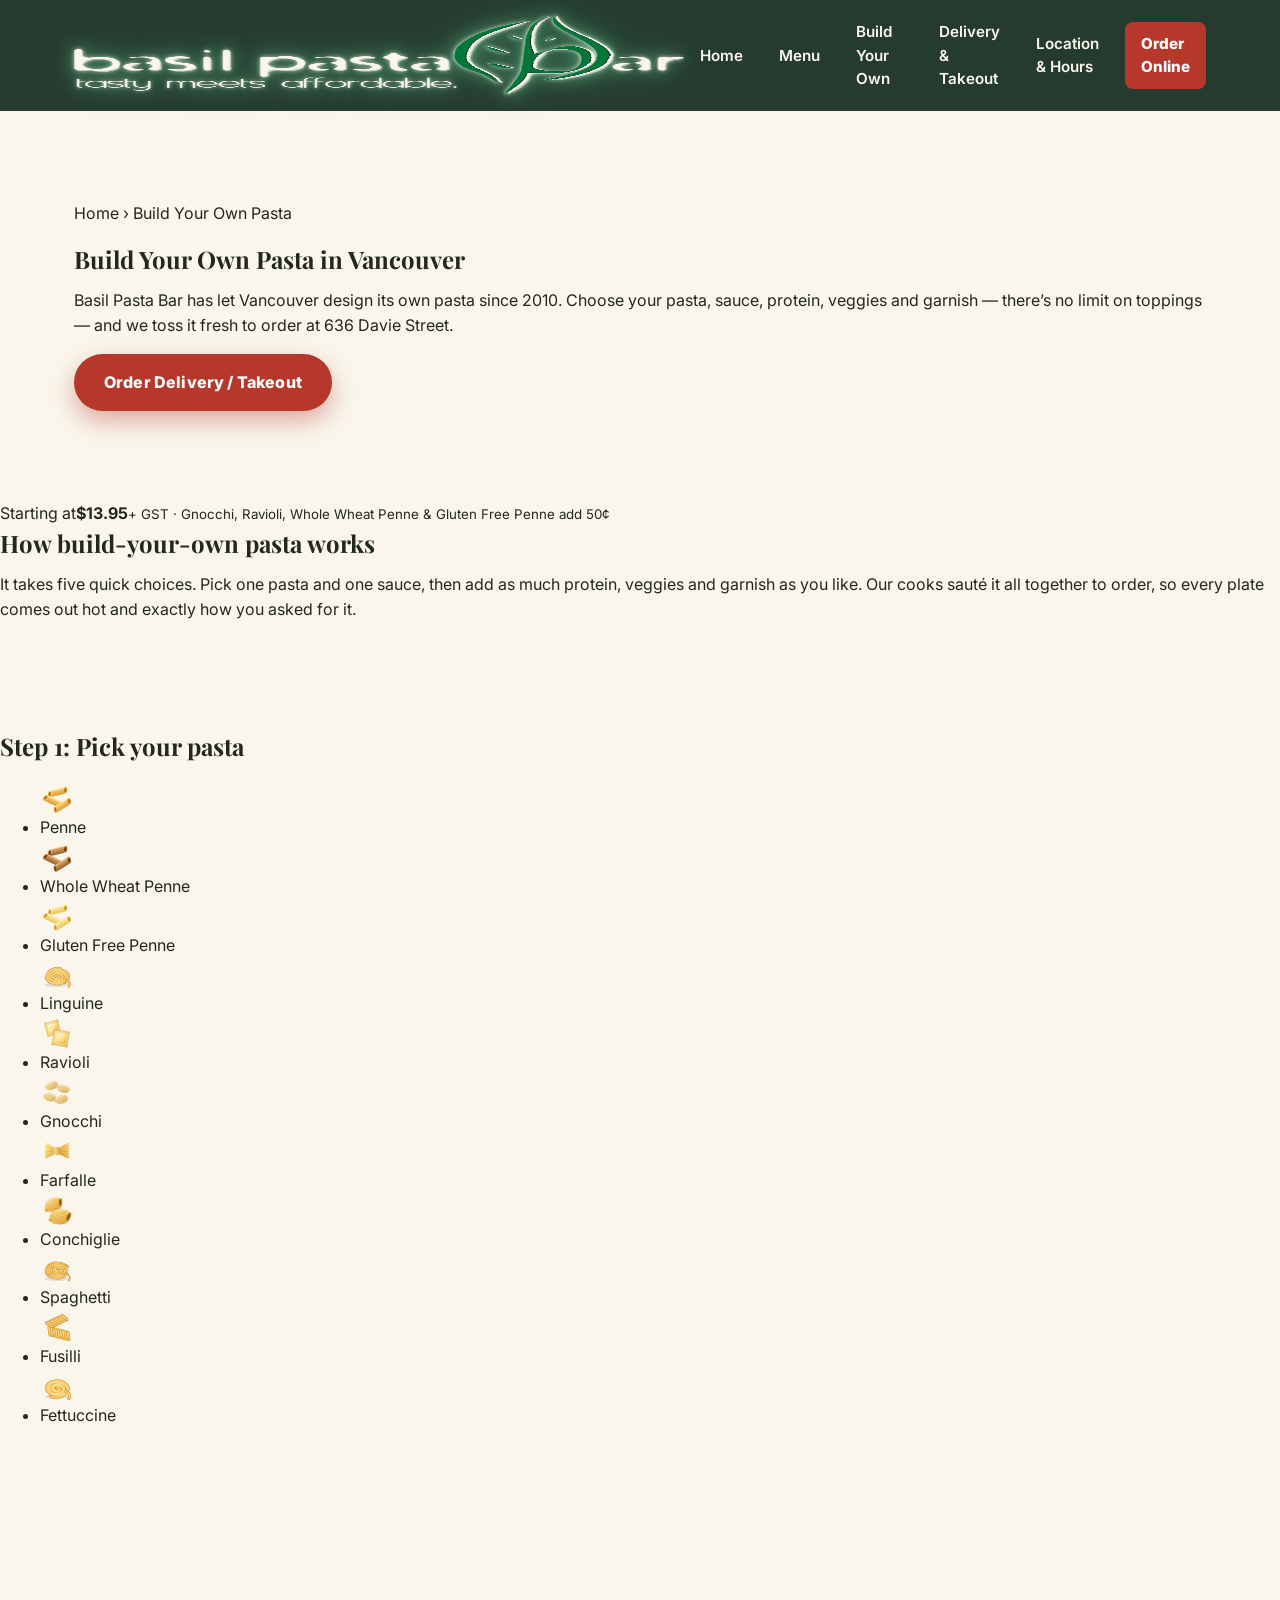
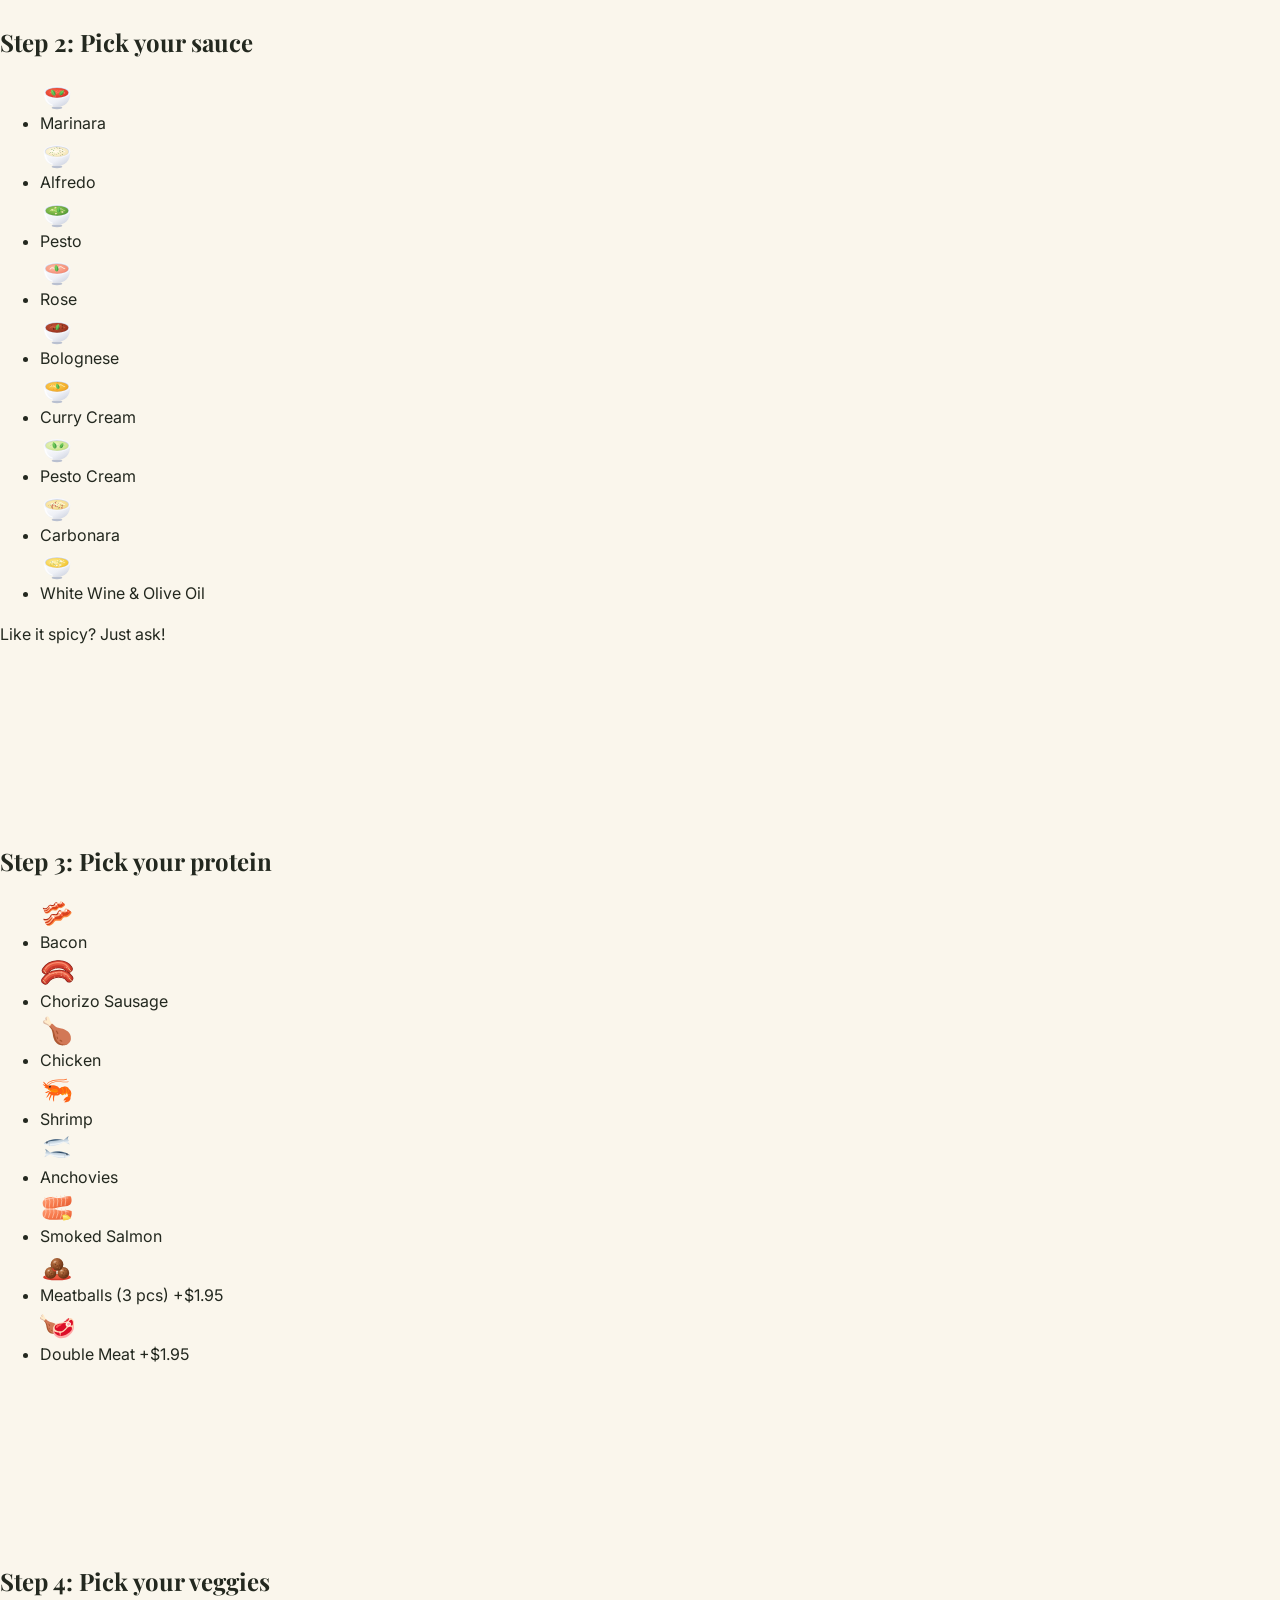
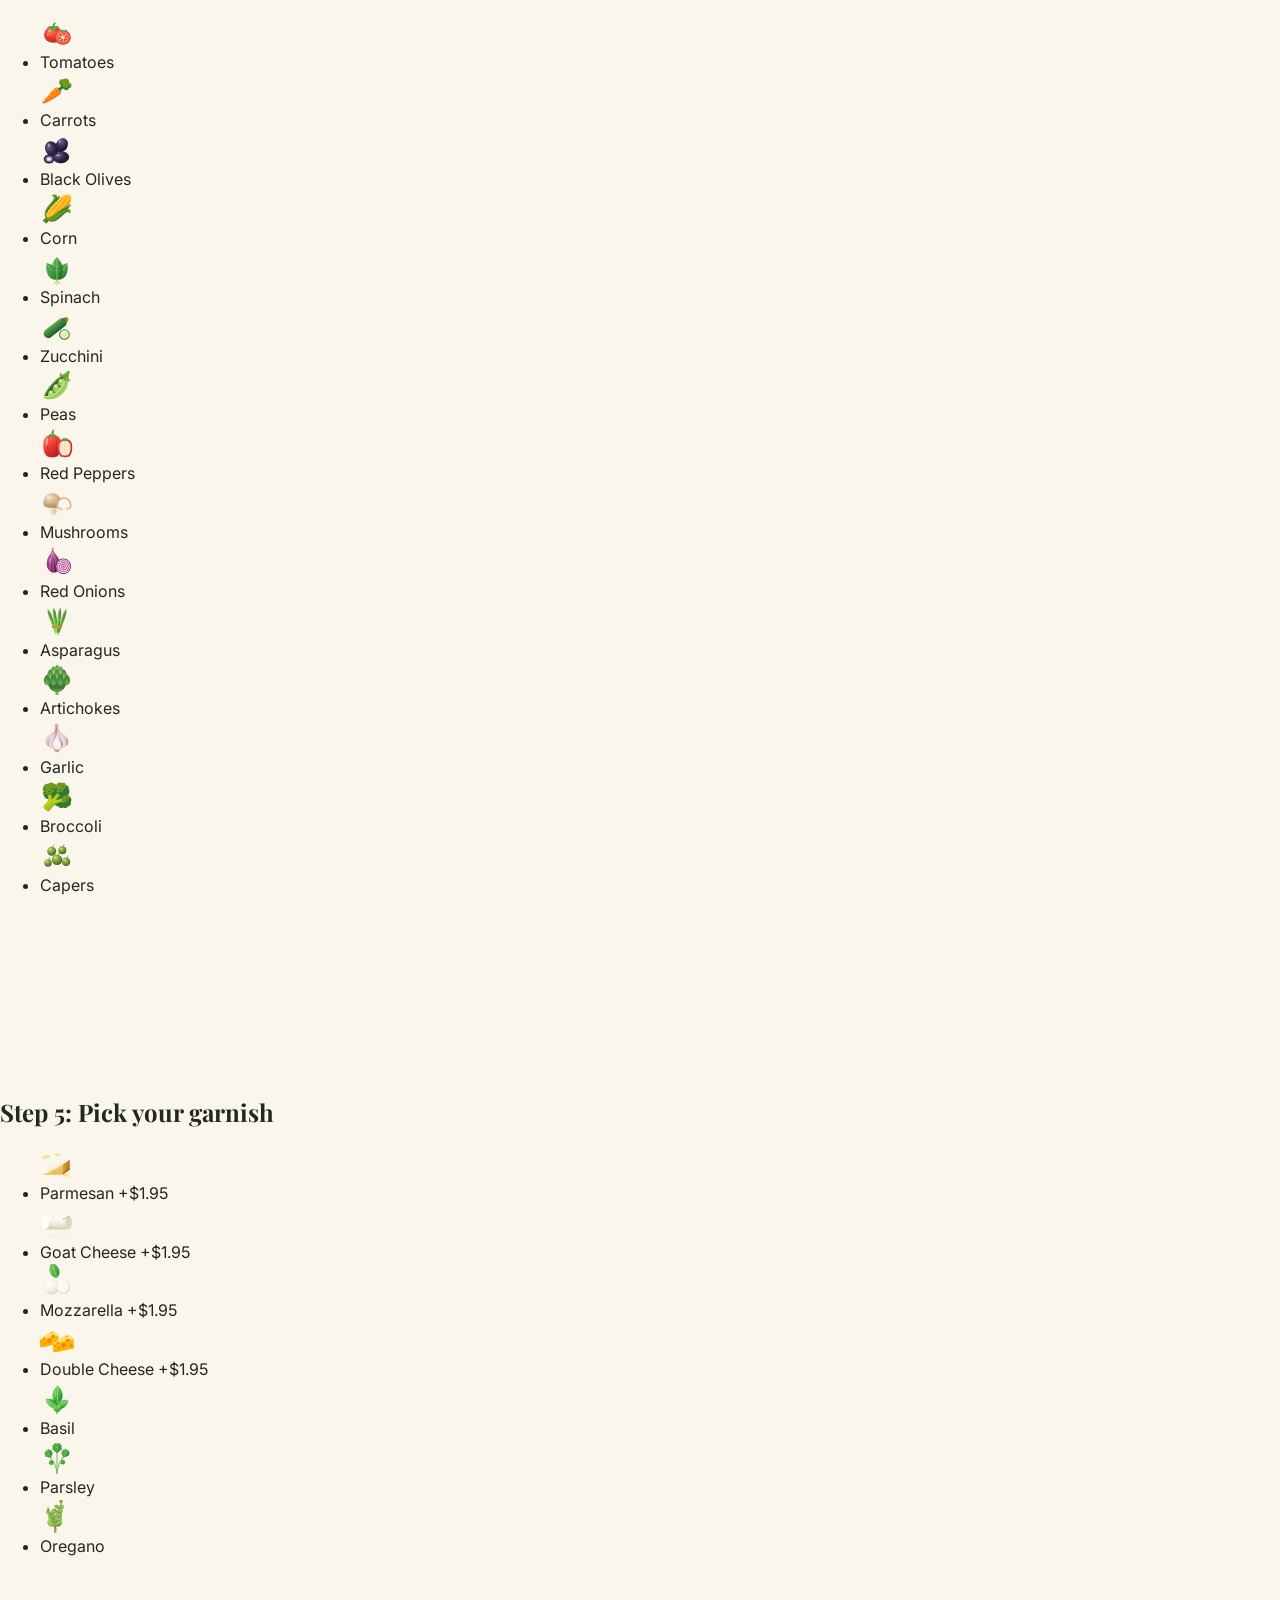
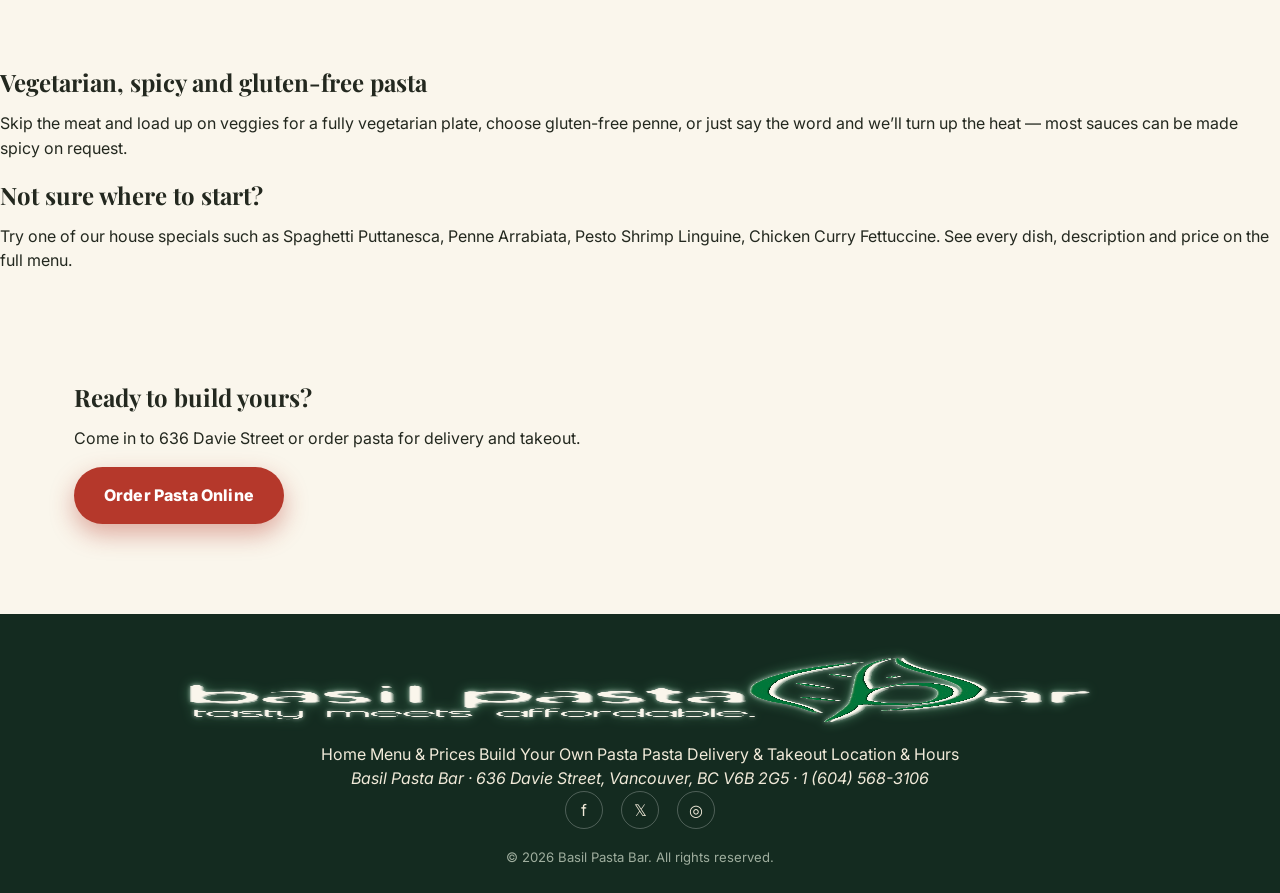
==== build-your-own-pasta/index.html @ 510b289e "SEO: update build-your-own-pasta/index.html" ====
<!DOCTYPE html>
<html lang="en-CA">
<head>
<meta charset="UTF-8">
<meta name="viewport" content="width=device-width, initial-scale=1.0">
<title>Build Your Own Pasta in Vancouver | Basil Pasta Bar</title>
<meta name="description" content="Design your own pasta at Basil Pasta Bar in Vancouver: pick pasta, sauce, protein, veggies and garnish with no limit on toppings. From $13.95.">
<link rel="canonical" href="https://basilpastabar.com/build-your-own-pasta/">
<meta name="robots" content="index,follow,max-image-preview:large,max-snippet:-1,max-video-preview:-1">
<meta name="theme-color" content="#142b20">
<meta property="og:type" content="website">
<meta property="og:site_name" content="Basil Pasta Bar">
<meta property="og:locale" content="en_CA">
<meta property="og:title" content="Build Your Own Pasta in Vancouver | Basil Pasta Bar">
<meta property="og:description" content="Design your own pasta at Basil Pasta Bar in Vancouver: pick pasta, sauce, protein, veggies and garnish with no limit on toppings. From $13.95.">
<meta property="og:url" content="https://basilpastabar.com/build-your-own-pasta/">
<meta property="og:image" content="https://basilpastabar.com/images/og-image.jpg">
<meta property="og:image:width" content="1200">
<meta property="og:image:height" content="630">
<meta property="og:image:alt" content="Basil Pasta Bar — build-your-own pasta on Davie Street, Vancouver">
<meta name="twitter:card" content="summary_large_image">
<meta name="twitter:title" content="Build Your Own Pasta in Vancouver | Basil Pasta Bar">
<meta name="twitter:description" content="Design your own pasta at Basil Pasta Bar in Vancouver: pick pasta, sauce, protein, veggies and garnish with no limit on toppings. From $13.95.">
<meta name="twitter:image" content="https://basilpastabar.com/images/og-image.jpg">
<meta name="geo.region" content="CA-BC">
<meta name="geo.placename" content="Vancouver">
<meta name="geo.position" content="49.2767875;-123.1258792">
<meta name="ICBM" content="49.2767875, -123.1258792">
<link rel="icon" href="/images/favicon.png" type="image/png">
<link rel="icon" href="/images/favicon-48.png" type="image/png" sizes="48x48">
<link rel="apple-touch-icon" href="/images/apple-touch-icon.png">
<link rel="manifest" href="/site.webmanifest">
<script type="application/ld+json">{"@context":"https://schema.org","@graph":[{"@id":"https://basilpastabar.com/#restaurant","@type":"Restaurant","name":"Basil Pasta Bar","url":"https://basilpastabar.com/"},{"@type":"BreadcrumbList","itemListElement":[{"@type":"ListItem","position":1,"name":"Home","item":"https://basilpastabar.com/"},{"@type":"ListItem","position":2,"name":"Build Your Own Pasta","item":"https://basilpastabar.com/build-your-own-pasta/"}]}]}</script>
<link rel="preconnect" href="https://fonts.googleapis.com">
<link rel="preconnect" href="https://fonts.gstatic.com" crossorigin>
<link href="https://fonts.googleapis.com/css2?family=Playfair+Display:wght@600;700;800&family=Caveat:wght@600;700&family=Baloo+Da+2:wght@500;600&family=Inter:wght@400;500;600;700;800&display=swap" rel="stylesheet">
<link rel="stylesheet" href="/css/style.css">
</head>
<body class="">
<header class="site-header" id="site-header">
  <div class="nav-wrap">
    <a href="/" class="brand"><img src="/images/logo-full.png" alt="Basil Pasta Bar — pasta restaurant in Vancouver" width="900" height="355"></a>
    <nav class="nav-links" id="nav-links" aria-label="Main">
      <a href="/">Home</a>
      <a href="/menu/">Menu</a>
      <a href="/build-your-own-pasta/">Build Your Own</a>
      <a href="/order-online/">Delivery &amp; Takeout</a>
      <a href="/#location">Location &amp; Hours</a>
      <a href="/order-online/" class="btn-order">Order Online</a>
    </nav>
    <button class="nav-toggle" id="nav-toggle" aria-label="Toggle menu"><span></span><span></span><span></span></button>
  </div>
</header>
<main>
<section class="page-hero">
  <div class="container">
    <p class="crumbs"><a href="/">Home</a> › Build Your Own Pasta</p>
    <h1>Build Your Own Pasta in Vancouver</h1>
    <p class="lead">Basil Pasta Bar has let Vancouver design its own pasta since 2010. Choose your pasta, sauce, protein, veggies and garnish — there’s no limit on toppings — and we toss it fresh to order at 636 Davie Street.</p>
    <a href="/order-online/" class="btn btn-primary">Order Delivery / Takeout</a>
  </div>
</section>
<div class="prose">
  <div class="price-callout"><span>Starting at</span><strong>$13.95</strong><small>+ GST · Gnocchi, Ravioli, Whole Wheat Penne &amp; Gluten Free Penne add 50¢</small></div>
  <h2>How build-your-own pasta works</h2>
  <p>It takes five quick choices. Pick one pasta and one sauce, then add as much protein, veggies and garnish as you like. Our cooks sauté it all together to order, so every plate comes out hot and exactly how you asked for it.</p>
    <section class="byo-page-step">
      <h2>Step 1: Pick your pasta</h2>
      <ul class="chip-grid"><li class="chip"><img src="/images/ingredients/penne.svg" alt="" width="34" height="34" loading="lazy"><span>Penne</span></li><li class="chip"><img src="/images/ingredients/penne-ww.svg" alt="" width="34" height="34" loading="lazy"><span>Whole Wheat Penne</span></li><li class="chip"><img src="/images/ingredients/penne-gf.svg" alt="" width="34" height="34" loading="lazy"><span>Gluten Free Penne</span></li><li class="chip"><img src="/images/ingredients/linguine.svg" alt="" width="34" height="34" loading="lazy"><span>Linguine</span></li><li class="chip"><img src="/images/ingredients/ravioli.svg" alt="" width="34" height="34" loading="lazy"><span>Ravioli</span></li><li class="chip"><img src="/images/ingredients/gnocchi.svg" alt="" width="34" height="34" loading="lazy"><span>Gnocchi</span></li><li class="chip"><img src="/images/ingredients/farfalle.svg" alt="" width="34" height="34" loading="lazy"><span>Farfalle</span></li><li class="chip"><img src="/images/ingredients/conchiglie.svg" alt="" width="34" height="34" loading="lazy"><span>Conchiglie</span></li><li class="chip"><img src="/images/ingredients/spaghetti.svg" alt="" width="34" height="34" loading="lazy"><span>Spaghetti</span></li><li class="chip"><img src="/images/ingredients/fusilli.svg" alt="" width="34" height="34" loading="lazy"><span>Fusilli</span></li><li class="chip"><img src="/images/ingredients/fettuccine.svg" alt="" width="34" height="34" loading="lazy"><span>Fettuccine</span></li></ul>
      
    </section>
    <section class="byo-page-step">
      <h2>Step 2: Pick your sauce</h2>
      <ul class="chip-grid"><li class="chip"><img src="/images/ingredients/marinara.svg" alt="" width="34" height="34" loading="lazy"><span>Marinara</span></li><li class="chip"><img src="/images/ingredients/alfredo.svg" alt="" width="34" height="34" loading="lazy"><span>Alfredo</span></li><li class="chip"><img src="/images/ingredients/pesto.svg" alt="" width="34" height="34" loading="lazy"><span>Pesto</span></li><li class="chip"><img src="/images/ingredients/rose.svg" alt="" width="34" height="34" loading="lazy"><span>Rose</span></li><li class="chip"><img src="/images/ingredients/bolognese.svg" alt="" width="34" height="34" loading="lazy"><span>Bolognese</span></li><li class="chip"><img src="/images/ingredients/currycream.svg" alt="" width="34" height="34" loading="lazy"><span>Curry Cream</span></li><li class="chip"><img src="/images/ingredients/pestocream.svg" alt="" width="34" height="34" loading="lazy"><span>Pesto Cream</span></li><li class="chip"><img src="/images/ingredients/carbonara.svg" alt="" width="34" height="34" loading="lazy"><span>Carbonara</span></li><li class="chip"><img src="/images/ingredients/whitewineoliveoil.svg" alt="" width="34" height="34" loading="lazy"><span>White Wine &amp; Olive Oil</span></li></ul>
      <p class="step-note">Like it spicy? Just ask!</p>
    </section>
    <section class="byo-page-step">
      <h2>Step 3: Pick your protein</h2>
      <ul class="chip-grid"><li class="chip"><img src="/images/ingredients/bacon.svg" alt="" width="34" height="34" loading="lazy"><span>Bacon</span></li><li class="chip"><img src="/images/ingredients/chorizo.svg" alt="" width="34" height="34" loading="lazy"><span>Chorizo Sausage</span></li><li class="chip"><img src="/images/ingredients/chicken.svg" alt="" width="34" height="34" loading="lazy"><span>Chicken</span></li><li class="chip"><img src="/images/ingredients/shrimp.svg" alt="" width="34" height="34" loading="lazy"><span>Shrimp</span></li><li class="chip"><img src="/images/ingredients/anchovies.svg" alt="" width="34" height="34" loading="lazy"><span>Anchovies</span></li><li class="chip"><img src="/images/ingredients/smokedsalmon.svg" alt="" width="34" height="34" loading="lazy"><span>Smoked Salmon</span></li><li class="chip"><img src="/images/ingredients/meatballs.svg" alt="" width="34" height="34" loading="lazy"><span>Meatballs (3 pcs) +$1.95</span></li><li class="chip"><img src="/images/ingredients/doublemeat.svg" alt="" width="34" height="34" loading="lazy"><span>Double Meat +$1.95</span></li></ul>
      
    </section>
    <section class="byo-page-step">
      <h2>Step 4: Pick your veggies</h2>
      <ul class="chip-grid"><li class="chip"><img src="/images/ingredients/tomatoes.svg" alt="" width="34" height="34" loading="lazy"><span>Tomatoes</span></li><li class="chip"><img src="/images/ingredients/carrots.svg" alt="" width="34" height="34" loading="lazy"><span>Carrots</span></li><li class="chip"><img src="/images/ingredients/blackolives.svg" alt="" width="34" height="34" loading="lazy"><span>Black Olives</span></li><li class="chip"><img src="/images/ingredients/corn.svg" alt="" width="34" height="34" loading="lazy"><span>Corn</span></li><li class="chip"><img src="/images/ingredients/spinach.svg" alt="" width="34" height="34" loading="lazy"><span>Spinach</span></li><li class="chip"><img src="/images/ingredients/zucchini.svg" alt="" width="34" height="34" loading="lazy"><span>Zucchini</span></li><li class="chip"><img src="/images/ingredients/peas.svg" alt="" width="34" height="34" loading="lazy"><span>Peas</span></li><li class="chip"><img src="/images/ingredients/redpeppers.svg" alt="" width="34" height="34" loading="lazy"><span>Red Peppers</span></li><li class="chip"><img src="/images/ingredients/mushrooms.svg" alt="" width="34" height="34" loading="lazy"><span>Mushrooms</span></li><li class="chip"><img src="/images/ingredients/redonions.svg" alt="" width="34" height="34" loading="lazy"><span>Red Onions</span></li><li class="chip"><img src="/images/ingredients/asparagus.svg" alt="" width="34" height="34" loading="lazy"><span>Asparagus</span></li><li class="chip"><img src="/images/ingredients/artichokes.svg" alt="" width="34" height="34" loading="lazy"><span>Artichokes</span></li><li class="chip"><img src="/images/ingredients/garlic.svg" alt="" width="34" height="34" loading="lazy"><span>Garlic</span></li><li class="chip"><img src="/images/ingredients/broccoli.svg" alt="" width="34" height="34" loading="lazy"><span>Broccoli</span></li><li class="chip"><img src="/images/ingredients/capers.svg" alt="" width="34" height="34" loading="lazy"><span>Capers</span></li></ul>
      
    </section>
    <section class="byo-page-step">
      <h2>Step 5: Pick your garnish</h2>
      <ul class="chip-grid"><li class="chip"><img src="/images/ingredients/parmesan.svg" alt="" width="34" height="34" loading="lazy"><span>Parmesan +$1.95</span></li><li class="chip"><img src="/images/ingredients/goatcheese.svg" alt="" width="34" height="34" loading="lazy"><span>Goat Cheese +$1.95</span></li><li class="chip"><img src="/images/ingredients/mozzarella.svg" alt="" width="34" height="34" loading="lazy"><span>Mozzarella +$1.95</span></li><li class="chip"><img src="/images/ingredients/doublecheese.svg" alt="" width="34" height="34" loading="lazy"><span>Double Cheese +$1.95</span></li><li class="chip"><img src="/images/ingredients/basil.svg" alt="" width="34" height="34" loading="lazy"><span>Basil</span></li><li class="chip"><img src="/images/ingredients/parsley.svg" alt="" width="34" height="34" loading="lazy"><span>Parsley</span></li><li class="chip"><img src="/images/ingredients/oregano.svg" alt="" width="34" height="34" loading="lazy"><span>Oregano</span></li></ul>
      
    </section>
  <h2>Vegetarian, spicy and gluten-free pasta</h2>
  <p>Skip the meat and load up on veggies for a fully vegetarian plate, choose gluten-free penne, or just say the word and we’ll turn up the heat — most sauces can be made spicy on request.</p>
  <h2>Not sure where to start?</h2>
  <p>Try one of our house specials such as Spaghetti Puttanesca, Penne Arrabiata, Pesto Shrimp Linguine, Chicken Curry Fettuccine. See every dish, description and price on the <a href="/menu/">full menu</a>.</p>
</div>
<section class="cta-band">
  <div class="container">
    <h2>Ready to build yours?</h2>
    <p>Come in to 636 Davie Street or order pasta for delivery and takeout.</p>
    <a href="/order-online/" class="btn btn-primary">Order Pasta Online</a>
  </div>
</section>
</main>
<footer class="site-footer">
  <div class="container">
    <img src="/images/logo-full.png" alt="Basil Pasta Bar" class="footer-logo" width="900" height="355" loading="lazy">
    <nav class="footer-nav" aria-label="Footer">
      <a href="/">Home</a> <a href="/menu/">Menu &amp; Prices</a> <a href="/build-your-own-pasta/">Build Your Own Pasta</a> <a href="/order-online/">Pasta Delivery &amp; Takeout</a> <a href="/#location">Location &amp; Hours</a>
    </nav>
    <address class="footer-address">Basil Pasta Bar · 636 Davie Street, Vancouver, BC V6B 2G5 · <a href="tel:+16045683106">1 (604) 568-3106</a></address>
    <div class="footer-social">
      <a href="https://www.facebook.com/BasilPastaBar" target="_blank" rel="noopener" aria-label="Basil Pasta Bar on Facebook">f</a>
      <a href="https://twitter.com/basilpastabar" target="_blank" rel="noopener" aria-label="Basil Pasta Bar on X (Twitter)">𝕏</a>
      <a href="https://www.instagram.com/basilpastabar/?hl=en" target="_blank" rel="noopener" aria-label="Basil Pasta Bar on Instagram">◎</a>
    </div>
    <div class="footer-fine">&copy; 2026 Basil Pasta Bar. All rights reserved.</div>
  </div>
</footer>
<script src="/js/menu-data.js"></script>
<script src="/js/main.js"></script>
</body>
</html>
---- css/style.css ----
:root {
  --green-dark: #142b20;
  --green: #1f4a35;
  --green-mid: #2c6b4a;
  --red: #b5382b;
  --red-dark: #8f2b21;
  --cream: #faf6ec;
  --cream-2: #f1ead9;
  --gold: #d4a94f;
  --ink: #23281f;
  --white: #ffffff;
  --radius: 14px;
  --shadow: 0 14px 34px rgba(20, 43, 32, 0.16);
  --font-display: "Playfair Display", Georgia, serif;
  --font-body: "Inter", -apple-system, BlinkMacSystemFont, "Segoe UI", sans-serif;
  --font-script: "Caveat", cursive;
}

* { box-sizing: border-box; }
html { scroll-behavior: smooth; }

/* ---------- Intro splash ---------- */
.splash {
  position: fixed;
  inset: 0;
  z-index: 9999;
  background: radial-gradient(circle at 50% 45%, #0f2019 0%, #0a1510 70%, #060c09 100%);
  display: flex;
  flex-direction: column;
  align-items: center;
  justify-content: center;
  gap: 6px;
  transition: opacity .5s ease, visibility .5s ease;
}
.splash.splash-hide { opacity: 0; visibility: hidden; pointer-events: none; }
.splash-title {
  font-family: 'Baloo Da 2', var(--font-body);
  font-weight: 500;
  font-size: clamp(2.4rem, 7.5vw, 4rem);
  color: #eafff2;
  margin: 0;
  letter-spacing: .01em;
  display: flex;
  align-items: center;
  justify-content: center;
  opacity: 0;
  animation: neonFlicker 1.1s linear .3s forwards;
}
.splash-word { text-shadow: 0 0 4px #fff, 0 0 14px #6df0a4, 0 0 30px #2ecc71, 0 0 54px rgba(46,204,113,.55); }
.splash-leaf {
  height: 1.28em;
  width: auto;
  object-fit: contain;
  transform: translateY(0.04em);
  filter: drop-shadow(0 0 8px rgba(120,230,160,.85)) drop-shadow(0 0 20px rgba(46,204,113,.55));
}
@keyframes neonFlicker {
  0%   { opacity: 0; }
  8%   { opacity: 1; }
  14%  { opacity: .2; }
  22%  { opacity: 1; }
  28%  { opacity: .15; }
  38%  { opacity: 1; }
  100% { opacity: 1; }
}
.splash-subtitle {
  font-family: 'Baloo Da 2', var(--font-body);
  font-weight: 500;
  font-size: 1rem;
  letter-spacing: .35em;
  text-transform: uppercase;
  color: var(--gold);
  margin: 14px 0 0;
  opacity: 0;
  animation: splashSubtitleIn .6s ease 1.55s forwards;
}
@keyframes splashSubtitleIn {
  from { opacity: 0; transform: translateY(10px); }
  to   { opacity: 1; transform: translateY(0); }
}
@media (prefers-reduced-motion: reduce) {
  .splash-leaf, .splash-title, .splash-subtitle { animation: none; opacity: 1; }
}

body {
  margin: 0;
  font-family: var(--font-body);
  color: var(--ink);
  background: var(--cream);
  line-height: 1.55;
}

img { max-width: 100%; display: block; }
a { color: inherit; text-decoration: none; }
h1, h2, h3, h4 { font-family: var(--font-display); margin: 0 0 .4em; }
p { margin: 0 0 1em; }
.container { max-width: 1180px; margin: 0 auto; padding: 0 24px; }
.container-fluid { max-width: 1400px; margin: 0 auto; padding: 0 24px; }
section { padding: 90px 0; }
.section-label {
  text-transform: uppercase;
  letter-spacing: .18em;
  font-size: .78rem;
  color: var(--red);
  font-weight: 700;
  margin-bottom: 10px;
  display: block;
  text-align: center;
}
.section-title {
  text-align: center;
  font-size: clamp(1.9rem, 3.8vw, 2.8rem);
  color: var(--green-dark);
  margin-bottom: 16px;
}
.section-title.light { color: var(--white); }
.section-intro {
  text-align: center;
  max-width: 640px;
  margin: 0 auto 48px;
  color: #4d564b;
  font-size: 1.05rem;
}
.section-intro.light { color: var(--cream-2); }

.reveal { opacity: 0; transform: translateY(24px); transition: opacity .6s ease, transform .6s ease; }
.reveal.in-view { opacity: 1; transform: none; }

/* ---------- Header ---------- */
.site-header {
  position: sticky;
  top: 0;
  z-index: 100;
  background: rgba(20, 43, 32, 0.92);
  backdrop-filter: saturate(160%) blur(6px);
  transition: background .2s;
}
.site-header.scrolled { background: var(--green-dark); box-shadow: 0 2px 14px rgba(0,0,0,.2); }
.nav-wrap {
  max-width: 1180px;
  margin: 0 auto;
  padding: 10px 24px;
  display: flex;
  align-items: center;
  justify-content: space-between;
}
.brand { display: flex; align-items: center; }
.brand img {
  height: 78px;
  display: block;
  filter:
    drop-shadow(0 0 2px rgba(255,255,255,.7))
    drop-shadow(0 0 8px rgba(120,220,160,.55))
    drop-shadow(0 0 18px rgba(60,190,120,.35));
}
@media (max-width: 520px) {
  .brand img { height: 58px; }
}
.nav-links {
  display: flex;
  gap: 4px;
  align-items: center;
}
.nav-links a {
  color: var(--cream);
  padding: 10px 16px;
  font-weight: 600;
  font-size: .95rem;
  border-radius: 8px;
  transition: background .15s;
}
.nav-links a:hover { background: rgba(255,255,255,.08); }
.nav-links a.btn-order {
  background: var(--red);
  color: var(--white);
  font-weight: 800;
  margin-left: 6px;
}
.nav-links a.btn-order:hover { background: var(--red-dark); }
.nav-toggle {
  display: none;
  flex-direction: column;
  gap: 5px;
  background: none;
  border: none;
  cursor: pointer;
  padding: 6px;
}
.nav-toggle span { width: 24px; height: 2px; background: var(--cream); display: block; }

/* ---------- Hero ---------- */
.hero {
  position: relative;
  min-height: 94vh;
  display: flex;
  align-items: center;
  color: var(--white);
  overflow: hidden;
}
.hero-slides { position: absolute; inset: 0; }
.hero-slide {
  position: absolute; inset: 0;
  background-size: cover;
  background-position: center;
  opacity: 0;
  animation: heroCrossfade 24s infinite;
  transform: scale(1.08);
}
.hero-slide:nth-child(1) { animation-delay: 0s; }
.hero-slide:nth-child(2) { animation-delay: 6s; }
.hero-slide:nth-child(3) { animation-delay: 12s; }
.hero-slide:nth-child(4) { animation-delay: 18s; }
@keyframes heroCrossfade {
  0% { opacity: 0; transform: scale(1.08); }
  4% { opacity: 1; }
  22% { opacity: 1; transform: scale(1.15); }
  28% { opacity: 0; }
  100% { opacity: 0; }
}
.hero-scrim {
  position: absolute; inset: 0;
  background: linear-gradient(180deg, rgba(10,22,16,.55) 0%, rgba(10,22,16,.55) 40%, rgba(8,18,13,.92) 100%);
}
.hero-content { position: relative; z-index: 2; max-width: 680px; }
.hero-script {
  font-family: var(--font-script);
  font-size: 1.7rem;
  color: var(--gold);
  display: block;
  margin-bottom: 6px;
}
.hero-script.light { color: var(--gold); }
.hero h1 {
  font-size: clamp(2.4rem, 5.5vw, 3.7rem);
  line-height: 1.1;
  margin-bottom: 18px;
  text-shadow: 0 3px 20px rgba(0,0,0,.35);
}
.hero p.lead {
  font-size: 1.15rem;
  color: var(--cream-2);
  max-width: 540px;
}
.hero-ctas { display: flex; gap: 14px; margin-top: 28px; flex-wrap: wrap; }
.btn {
  display: inline-flex;
  align-items: center;
  gap: 8px;
  padding: 16px 30px;
  border-radius: 999px;
  font-weight: 800;
  font-size: 1rem;
  letter-spacing: .01em;
  transition: transform .15s, box-shadow .15s, background .15s;
}
.btn-primary { background: var(--red); color: var(--white); box-shadow: 0 10px 24px rgba(181,56,43,.4); }
.btn-primary:hover { background: var(--red-dark); }
.btn-secondary { background: rgba(255,255,255,.1); color: var(--white); border: 1.5px solid rgba(255,255,255,.6); }
.btn-secondary:hover { background: rgba(255,255,255,.2); }
.btn:hover { transform: translateY(-2px); }

.hero-badges { display: flex; gap: 10px; flex-wrap: wrap; margin-top: 34px; }

/* ---------- Twirl badge (smooth vector animation, no video needed) ---------- */
.twirl-badge {
  position: absolute;
  right: 6%;
  bottom: 8%;
  width: 150px;
  height: 150px;
  z-index: 3;
  display: flex;
  align-items: center;
  justify-content: center;
  border-radius: 50%;
  background: rgba(20, 43, 32, 0.55);
  backdrop-filter: blur(2px);
  border: 1px solid rgba(255,255,255,.18);
  box-shadow: 0 12px 30px rgba(0,0,0,.35);
}
.twirl-badge-ring {
  position: absolute;
  inset: 0;
  width: 100%;
  height: 100%;
  animation: twirlRingSpin 16s linear infinite;
  text-transform: uppercase;
}
@keyframes twirlRingSpin {
  from { transform: rotate(0deg); }
  to { transform: rotate(360deg); }
}
.twirl-badge-icon {
  width: 58%;
  height: 58%;
  overflow: visible;
}
.twirl-strand {
  fill: none;
  stroke: var(--gold);
  stroke-width: 5;
  stroke-linecap: round;
  stroke-dasharray: 100;
  animation: twirlWind 2.4s cubic-bezier(.45,0,.55,1) infinite;
  transform-origin: 50px 60px;
}
.twirl-strand-2 { animation-delay: .25s; stroke: #e6c374; }
.twirl-strand-3 { animation-delay: .5s; stroke: var(--gold); opacity: .85; }
@keyframes twirlWind {
  0%   { stroke-dashoffset: 100; opacity: 0; }
  15%  { opacity: 1; }
  55%  { stroke-dashoffset: 0; opacity: 1; }
  85%  { stroke-dashoffset: 0; opacity: 1; }
  100% { stroke-dashoffset: -100; opacity: 0; }
}
.twirl-fork {
  stroke: var(--cream);
  stroke-width: 4;
  stroke-linecap: round;
  transform-box: fill-box;
  transform-origin: center;
  animation: twirlFork 2.4s cubic-bezier(.45,0,.55,1) infinite;
}
@keyframes twirlFork {
  0%   { transform: translateY(4px) rotate(0deg); }
  50%  { transform: translateY(-8px) rotate(180deg); }
  100% { transform: translateY(4px) rotate(360deg); }
}
@media (max-width: 860px) {
  .twirl-badge { width: 108px; height: 108px; right: 4%; bottom: 4%; }
}
@media (prefers-reduced-motion: reduce) {
  .twirl-badge-ring, .twirl-strand, .twirl-fork { animation: none; }
}
.badge {
  background: rgba(255,255,255,.12);
  border: 1px solid rgba(255,255,255,.28);
  padding: 8px 16px;
  border-radius: 999px;
  font-size: .85rem;
  font-weight: 600;
}

/* ---------- Since 2010 banner ---------- */
.since-banner {
  background: var(--gold);
  color: var(--green-dark);
  display: flex;
  align-items: center;
  justify-content: center;
  gap: 18px;
  padding: 18px 24px;
  flex-wrap: wrap;
  text-align: center;
}
.since-banner-year {
  font-family: var(--font-display);
  font-weight: 800;
  font-size: 2rem;
  line-height: 1;
  border-right: 2px solid rgba(20,43,32,.3);
  padding-right: 18px;
}
.since-banner-text {
  font-weight: 700;
  font-size: 1.05rem;
  letter-spacing: .01em;
}
@media (max-width: 520px) {
  .since-banner-year { border-right: none; padding-right: 0; font-size: 1.6rem; }
  .since-banner { flex-direction: column; gap: 4px; padding: 14px; }
}

/* ---------- Signature dishes ---------- */
.signature-section { background: var(--cream); }
.dish-grid {
  display: grid;
  grid-template-columns: repeat(3, 1fr);
  gap: 26px;
}
.dish-card {
  position: relative;
  border-radius: var(--radius);
  overflow: hidden;
  box-shadow: var(--shadow);
  aspect-ratio: 4/5;
  display: block;
  transition: transform .3s ease, box-shadow .3s ease;
}
.dish-card:hover { transform: translateY(-6px); box-shadow: 0 20px 40px rgba(20,43,32,.28); }
.dish-card-img {
  position: absolute; inset: 0;
  background-size: cover;
  background-position: center;
  transition: transform .5s ease;
}
.dish-card:hover .dish-card-img { transform: scale(1.08); }
.dish-card::before {
  content: "";
  position: absolute; inset: 0;
  background: linear-gradient(180deg, rgba(0,0,0,0) 45%, rgba(10,18,12,.88) 100%);
  z-index: 1;
}
.dish-card-body {
  position: absolute; left: 0; right: 0; bottom: 0;
  z-index: 2;
  padding: 20px;
  display: flex;
  align-items: flex-end;
  justify-content: space-between;
  gap: 10px;
}
.dish-card-body h3 { color: var(--white); font-size: 1.15rem; margin: 0; line-height: 1.25; }
.dish-card-price {
  background: var(--gold);
  color: var(--green-dark);
  font-family: var(--font-display);
  font-weight: 800;
  padding: 5px 12px;
  border-radius: 999px;
  font-size: .95rem;
  white-space: nowrap;
}

/* Smaller card grid used inside menu tab panels */
.dish-grid-menu {
  grid-template-columns: repeat(3, 1fr);
  gap: 20px;
  margin-bottom: 22px;
}
.dish-grid-menu .dish-card { aspect-ratio: 1/1; }
.dish-grid-menu .dish-card-body { padding: 14px 16px; }
.dish-grid-menu .dish-card-body h3 { font-size: .98rem; }
.dish-grid-menu .dish-card-price { font-size: .82rem; padding: 4px 10px; }

/* ---------- Menu ---------- */
.menu-section { background: var(--cream-2); }
.menu-note {
  text-align: center;
  font-style: italic;
  color: #7a6a3a;
  background: var(--white);
  border: 1px solid #e6d9b8;
  border-radius: var(--radius);
  padding: 10px 16px;
  max-width: 560px;
  margin: 0 auto 40px;
  font-size: .92rem;
}
.menu-tabs {
  display: flex;
  flex-wrap: wrap;
  gap: 10px;
  justify-content: center;
  margin-bottom: 40px;
}
.menu-tab {
  background: var(--white);
  border: 1.5px solid #e3dac2;
  color: var(--green-dark);
  padding: 11px 22px;
  border-radius: 999px;
  font-family: var(--font-body);
  font-weight: 700;
  font-size: .92rem;
  cursor: pointer;
  transition: all .15s;
}
.menu-tab:hover { border-color: var(--green-mid); }
.menu-tab.active { background: var(--red); color: var(--white); border-color: var(--red); }

.menu-panel { display: none; }
.menu-panel.active { display: block; animation: fadeIn .25s ease; }
@keyframes fadeIn { from { opacity: 0; transform: translateY(6px);} to { opacity: 1; transform: none; } }

.menu-list {
  display: grid;
  grid-template-columns: 1fr 1fr;
  gap: 6px 40px;
  background: var(--white);
  border-radius: var(--radius);
  padding: 10px 28px;
  box-shadow: var(--shadow);
}
.menu-item {
  padding: 18px 0;
  border-bottom: 1px dashed #e3dac2;
}
.menu-item-head {
  display: flex;
  justify-content: space-between;
  align-items: baseline;
  gap: 12px;
}
.menu-item-head h4 { font-size: 1.08rem; color: var(--green-dark); margin: 0; }
.menu-item-price {
  font-family: var(--font-display);
  font-weight: 800;
  color: var(--red);
  white-space: nowrap;
  font-size: 1.05rem;
}
.menu-item-desc { font-size: .9rem; color: #5c6357; margin: 6px 0 0; }
.tag { font-size: .78rem; margin-left: 6px; display: inline-flex; align-items: center; }
.tag-veg { color: var(--green-mid); font-weight: 700; }
.tag-icon-svg { width: 15px; height: 15px; color: var(--red); vertical-align: -2px; }

/* ---------- Build your own ---------- */
.byo-section { background: var(--green-dark); color: var(--cream); position: relative; overflow: hidden; }
.byo-section .section-title { color: var(--white); }
.byo-section .section-intro { color: var(--cream-2); }
.byo-layout {
  display: grid;
  grid-template-columns: 340px 1fr;
  gap: 32px;
  margin-bottom: 44px;
  align-items: start;
}
.byo-image {
  position: sticky;
  top: 100px;
  aspect-ratio: 4/5;
  border-radius: var(--radius);
  background-size: cover;
  background-position: center;
  box-shadow: 0 20px 40px rgba(0,0,0,.4);
  border: 4px solid rgba(255,255,255,.08);
}
.byo-steps {
  display: flex;
  flex-direction: column;
  gap: 24px;
}
.byo-step {
  background: rgba(255,255,255,.06);
  border: 1px solid rgba(255,255,255,.12);
  border-radius: var(--radius);
  padding: 26px;
  display: flex;
  gap: 18px;
  transition: background .2s, transform .2s;
}
.byo-step:hover { background: rgba(255,255,255,.1); transform: translateY(-3px); }
.byo-step-num {
  flex-shrink: 0;
  width: 54px;
  height: 54px;
  border-radius: 50%;
  background: rgba(212,169,79,.15);
  border: 2px solid var(--gold);
  font-size: 1.5rem;
  display: flex;
  align-items: center;
  justify-content: center;
}
.byo-step-tag {
  text-transform: uppercase;
  letter-spacing: .12em;
  font-size: .7rem;
  color: var(--gold);
  font-weight: 700;
}
.byo-step-body { min-width: 0; flex: 1; }
.byo-step-body h4 { color: var(--white); margin: 4px 0 12px; }
.byo-options { display: flex; flex-wrap: wrap; gap: 8px; }
.byo-chip {
  background: rgba(255,255,255,.08);
  border: 1px solid rgba(255,255,255,.18);
  color: var(--cream-2);
  padding: 6px 13px;
  border-radius: 999px;
  font-size: .84rem;
}
.byo-note { color: var(--gold); font-size: .85rem; margin: 12px 0 0; }
.byo-step-wide { grid-column: 1 / -1; }

.pasta-icon-grid {
  display: grid;
  grid-template-columns: repeat(auto-fill, minmax(104px, 1fr));
  gap: 16px;
}
.pasta-icon-card {
  display: flex;
  flex-direction: column;
  align-items: center;
  gap: 8px;
  text-align: center;
}
.pasta-icon-circle {
  width: 90px;
  height: 90px;
  border-radius: 50%;
  background: var(--cream);
  border: 2.5px solid rgba(212,169,79,.7);
  overflow: hidden;
  transition: border-color .2s, transform .2s;
}
.pasta-icon-card:hover .pasta-icon-circle { border-color: var(--gold); transform: translateY(-3px); }
.pasta-icon-photo { width: 100%; height: 100%; object-fit: contain; display: block; padding: 9%; box-sizing: border-box; }
.pasta-icon-label { font-size: .78rem; color: var(--cream-2); line-height: 1.2; }
.byo-price-wrap { display: flex; flex-direction: column; align-items: center; gap: 12px; }
.byo-stamp {
  background: var(--gold);
  color: var(--green-dark);
  width: 168px; height: 168px;
  border-radius: 50%;
  display: flex; flex-direction: column;
  align-items: center; justify-content: center;
  transform: rotate(-8deg);
  box-shadow: 0 14px 30px rgba(0,0,0,.35);
  border: 4px dashed rgba(20,43,32,.35);
}
.byo-stamp-label { font-size: .8rem; font-weight: 700; text-transform: uppercase; letter-spacing: .08em; }
.byo-stamp-price { font-family: var(--font-display); font-size: 2.1rem; font-weight: 800; }
.byo-pricenote { color: var(--cream-2); font-size: .85rem; text-align: center; max-width: 420px; }

/* ---------- Atmosphere strip ---------- */
.atmosphere-section { background: var(--cream); padding-bottom: 60px; }
.atmosphere-section .container { margin-bottom: 30px; }
.atmosphere-grid {
  max-width: 1400px;
  margin: 0 auto;
  padding: 0 24px;
  display: grid;
  grid-template-columns: 2fr 1fr;
  gap: 14px;
  height: 420px;
}
.atmosphere-grid img {
  width: 100%; height: 100%;
  object-fit: cover;
  border-radius: var(--radius);
  box-shadow: var(--shadow);
  transition: transform .35s ease;
}
.atmosphere-grid img:hover { transform: scale(1.015); }
.atmosphere-single { grid-template-columns: 1fr; }

/* ---------- Order online ---------- */
.order-section {
  position: relative;
  text-align: center;
  background-size: cover;
  background-position: center;
  color: var(--white);
}
.order-overlay { position: absolute; inset: 0; background: linear-gradient(180deg, rgba(20,43,32,.88), rgba(10,20,14,.94)); }
.order-section .container { position: relative; z-index: 1; }
.delivery-links {
  display: flex;
  gap: 16px;
  justify-content: center;
  flex-wrap: wrap;
  margin-top: 8px;
}
.delivery-btn {
  background: var(--white);
  padding: 22px 36px;
  border-radius: var(--radius);
  box-shadow: var(--shadow);
  transition: transform .15s, box-shadow .15s;
  display: flex;
  align-items: center;
  justify-content: center;
  min-width: 180px;
}
.delivery-btn:hover { transform: translateY(-4px) scale(1.03); box-shadow: 0 20px 40px rgba(0,0,0,.35); }
.delivery-logo { height: 26px; width: auto; }

/* ---------- Location ---------- */
.location-section { background: var(--cream-2); }
.location-grid {
  display: grid;
  grid-template-columns: 1fr 1fr;
  gap: 40px;
  align-items: start;
}
.location-card {
  background: var(--white);
  border-radius: var(--radius);
  padding: 34px;
  box-shadow: var(--shadow);
}
.location-card h3 { color: var(--green-dark); }
.hours-row {
  display: flex;
  justify-content: space-between;
  padding: 10px 0;
  border-bottom: 1px solid var(--cream-2);
  font-size: .95rem;
}
.location-map { border-radius: var(--radius); overflow: hidden; box-shadow: var(--shadow); }
.location-map iframe { width: 100%; height: 100%; min-height: 400px; border: 0; }
.contact-line { display: flex; align-items: center; gap: 10px; margin: 14px 0; font-size: 1.05rem; }
.contact-icon { width: 20px; height: 20px; color: var(--red); flex-shrink: 0; }
.contact-line strong { color: var(--green-dark); }

/* ---------- Footer ---------- */
.site-footer {
  background: var(--green-dark);
  color: var(--cream-2);
  padding: 44px 0 26px;
  text-align: center;
}
.footer-logo {
  height: 64px;
  margin: 0 auto 20px;
  filter:
    drop-shadow(0 0 2px rgba(255,255,255,.6))
    drop-shadow(0 0 6px rgba(120,220,160,.45));
}
.footer-thanks { max-width: 520px; margin: 0 auto 24px; font-size: .92rem; color: var(--cream-2); }
.footer-social { display: flex; gap: 18px; justify-content: center; margin-bottom: 18px; }
.footer-social a {
  width: 38px; height: 38px;
  border-radius: 50%;
  border: 1px solid rgba(255,255,255,.25);
  display: flex; align-items: center; justify-content: center;
  transition: background .15s;
}
.footer-social a:hover { background: rgba(255,255,255,.1); }
.footer-fine { font-size: .82rem; color: #9fae9e; margin-top: 10px; }

/* ---------- Responsive ---------- */
@media (max-width: 860px) {
  .nav-toggle { display: flex; }
  .nav-links {
    position: absolute;
    top: 100%; left: 0; right: 0;
    background: var(--green-dark);
    flex-direction: column;
    align-items: stretch;
    padding: 8px 16px 16px;
    display: none;
  }
  .nav-links.open { display: flex; }
  .nav-links a { padding: 12px 8px; }
  .dish-grid { grid-template-columns: 1fr 1fr; }
  .dish-grid-menu { grid-template-columns: 1fr 1fr; }
  .menu-list { grid-template-columns: 1fr; padding: 6px 20px; }
  .byo-layout { grid-template-columns: 1fr; }
  .byo-image { position: static; aspect-ratio: 16/9; }
  .byo-steps { grid-template-columns: 1fr; }
  .atmosphere-grid { grid-template-columns: 1fr; height: auto; }
  .atmosphere-grid img { height: 220px; }
  .location-grid { grid-template-columns: 1fr; }
  section { padding: 60px 0; }
}
@media (max-width: 520px) {
  .dish-grid { grid-template-columns: 1fr; }
  .dish-grid-menu { grid-template-columns: 1fr; }
}
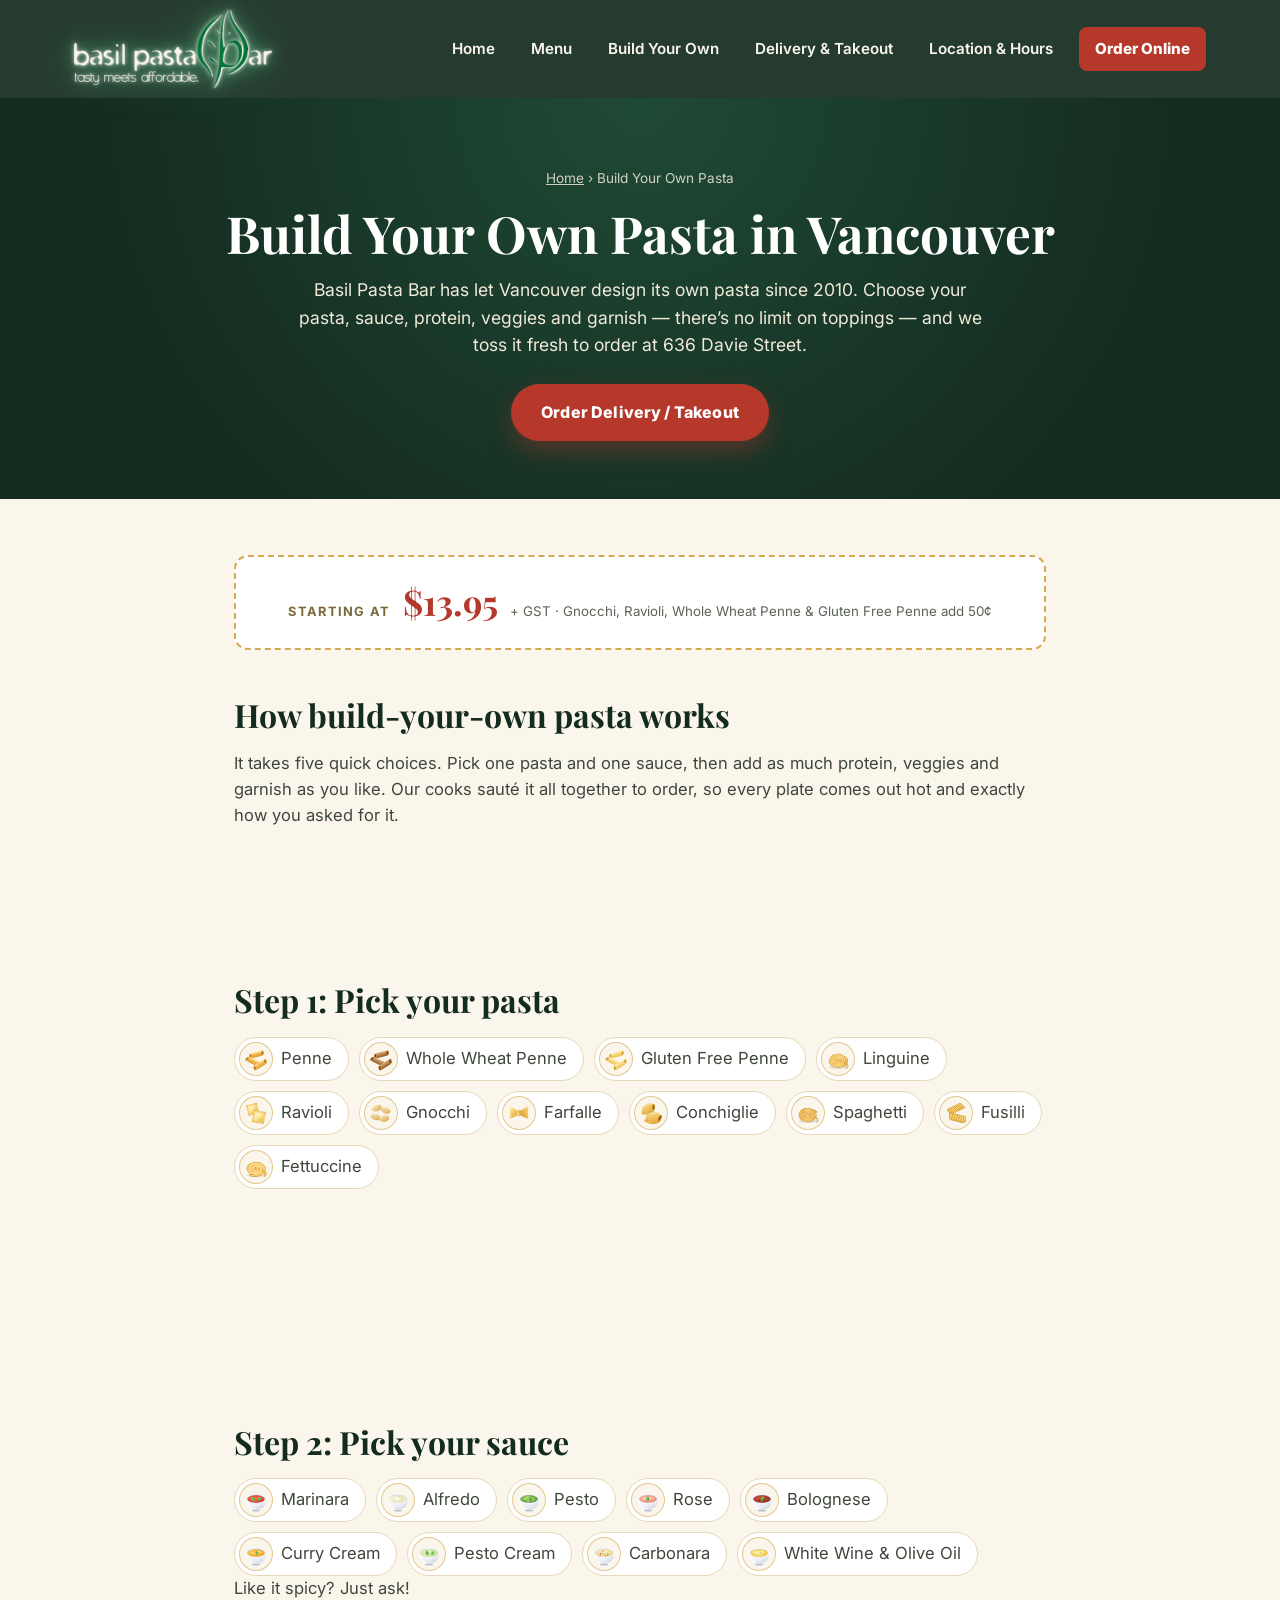
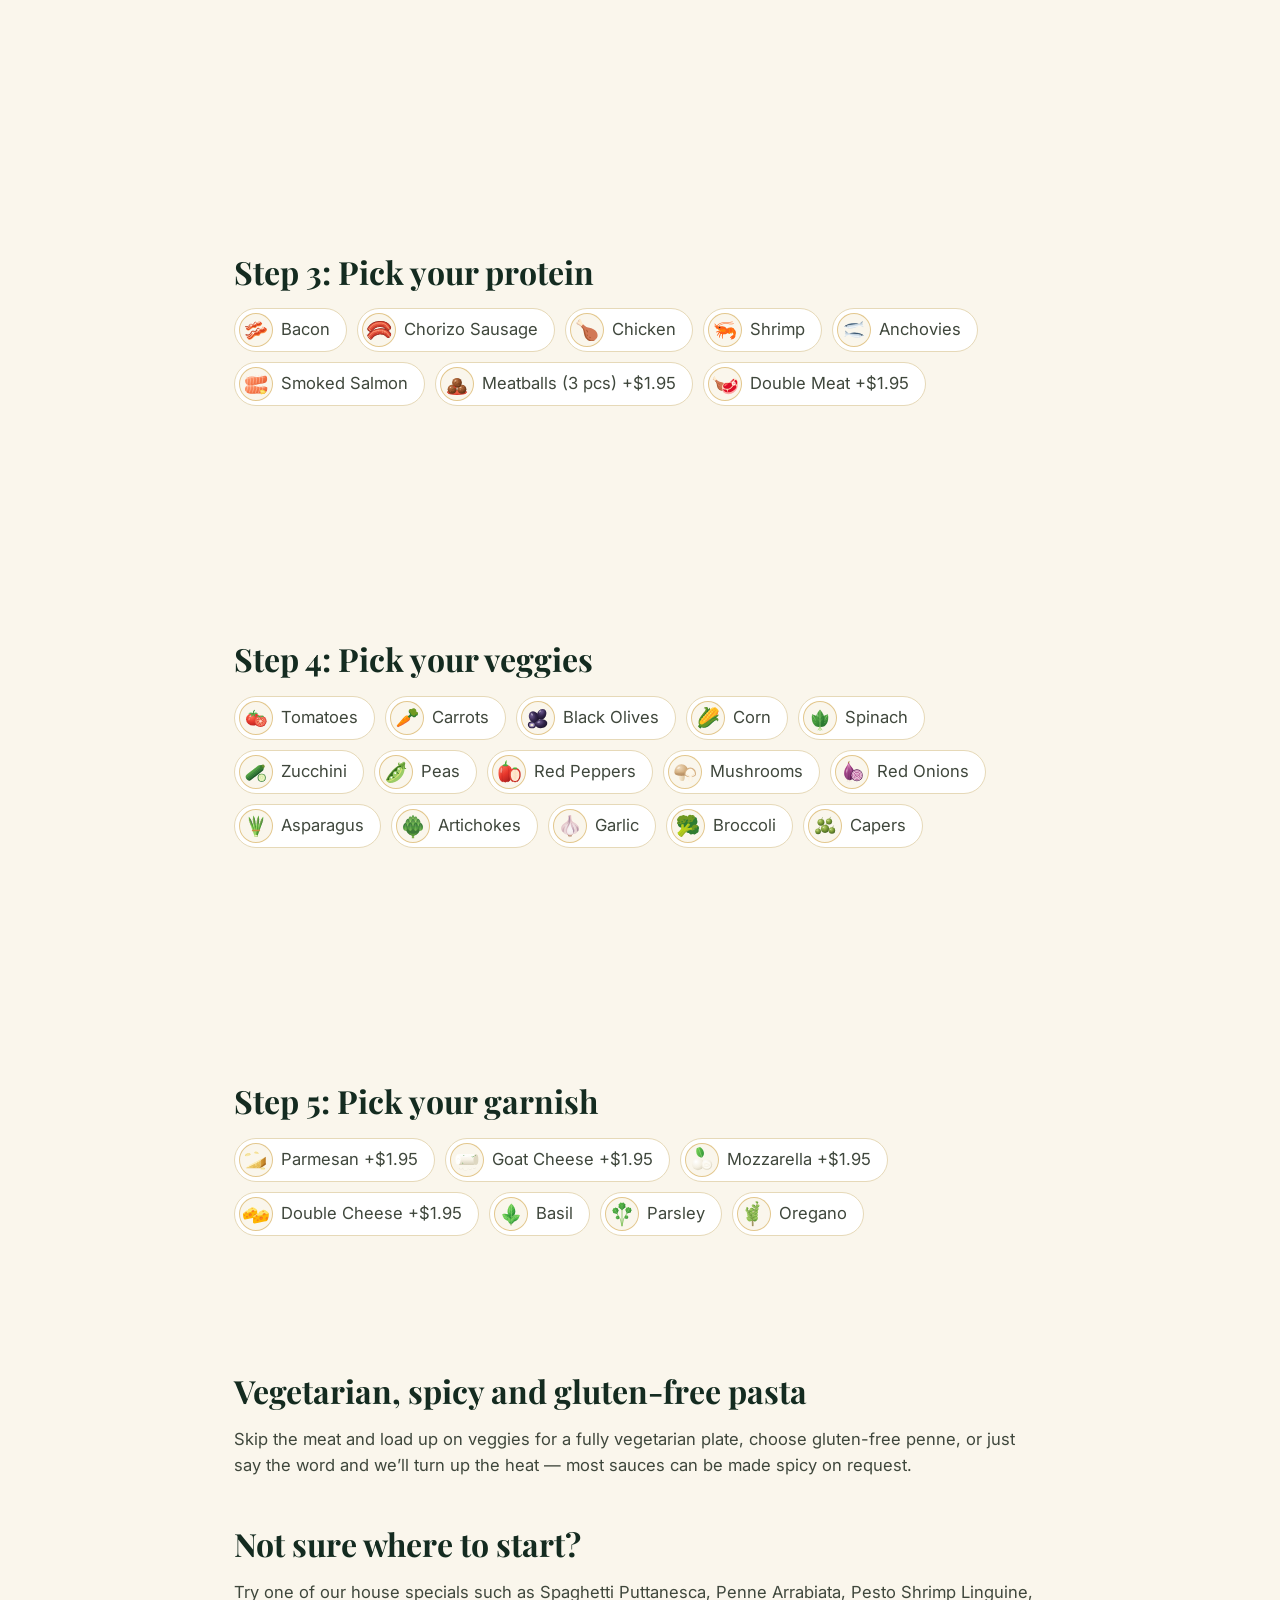
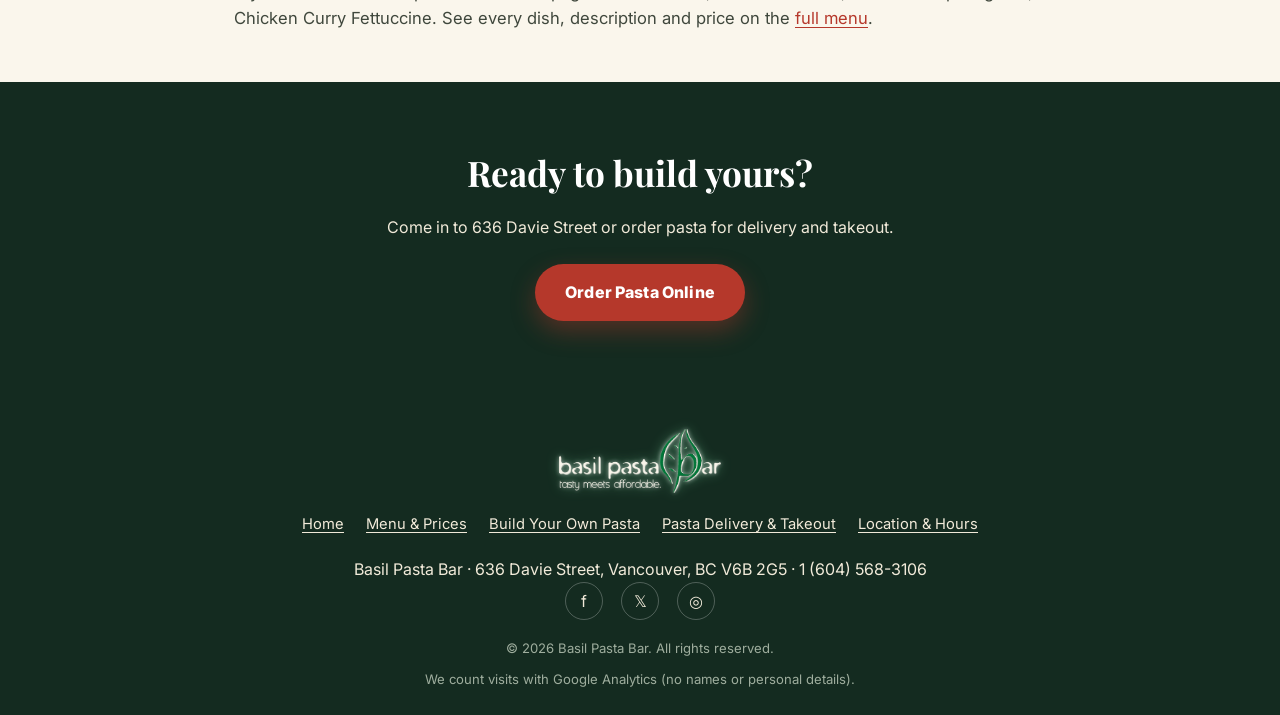
==== commit 035e193f: "SEO: update build-your-own-pasta/index.html" ====
--- a/build-your-own-pasta/index.html
+++ b/build-your-own-pasta/index.html
@@ -31,6 +31,15 @@
 <link rel="apple-touch-icon" href="/images/apple-touch-icon.png">
 <link rel="manifest" href="/site.webmanifest">
 <script type="application/ld+json">{"@context":"https://schema.org","@graph":[{"@id":"https://basilpastabar.com/#restaurant","@type":"Restaurant","name":"Basil Pasta Bar","url":"https://basilpastabar.com/"},{"@type":"BreadcrumbList","itemListElement":[{"@type":"ListItem","position":1,"name":"Home","item":"https://basilpastabar.com/"},{"@type":"ListItem","position":2,"name":"Build Your Own Pasta","item":"https://basilpastabar.com/build-your-own-pasta/"}]}]}</script>
+<!-- Google tag (gtag.js) -->
+<script async src="https://www.googletagmanager.com/gtag/js?id=G-4ZMQPRNVQ9"></script>
+<script>
+  window.dataLayer = window.dataLayer || [];
+  function gtag(){dataLayer.push(arguments);}
+  gtag('js', new Date());
+
+  gtag('config', 'G-4ZMQPRNVQ9');
+</script>
 <link rel="preconnect" href="https://fonts.googleapis.com">
 <link rel="preconnect" href="https://fonts.gstatic.com" crossorigin>
 <link href="https://fonts.googleapis.com/css2?family=Playfair+Display:wght@600;700;800&family=Caveat:wght@600;700&family=Baloo+Da+2:wght@500;600&family=Inter:wght@400;500;600;700;800&display=swap" rel="stylesheet">
@@ -115,9 +124,11 @@
       <a href="https://www.instagram.com/basilpastabar/?hl=en" target="_blank" rel="noopener" aria-label="Basil Pasta Bar on Instagram">◎</a>
     </div>
     <div class="footer-fine">&copy; 2026 Basil Pasta Bar. All rights reserved.</div>
+    <div class="footer-fine">We count visits with Google Analytics (no names or personal details).</div>
   </div>
 </footer>
 <script src="/js/menu-data.js"></script>
 <script src="/js/main.js"></script>
+<script src="/js/analytics.js" defer></script>
 </body>
 </html>
--- a/css/style.css
+++ b/css/style.css
@@ -147,6 +147,9 @@
 .brand { display: flex; align-items: center; }
 .brand img {
   height: 78px;
+  width: auto;
+  max-width: none;
+  flex-shrink: 0;
   display: block;
   filter:
     drop-shadow(0 0 2px rgba(255,255,255,.7))
@@ -390,8 +393,8 @@
 .dish-card:hover { transform: translateY(-6px); box-shadow: 0 20px 40px rgba(20,43,32,.28); }
 .dish-card-img {
   position: absolute; inset: 0;
-  background-size: cover;
-  background-position: center;
+  width: 100%; height: 100%;
+  object-fit: cover;
   transition: transform .5s ease;
 }
 .dish-card:hover .dish-card-img { transform: scale(1.08); }
@@ -704,6 +707,7 @@
 }
 .footer-logo {
   height: 64px;
+  width: auto;
   margin: 0 auto 20px;
   filter:
     drop-shadow(0 0 2px rgba(255,255,255,.6))
@@ -750,3 +754,75 @@
   .dish-grid { grid-template-columns: 1fr; }
   .dish-grid-menu { grid-template-columns: 1fr; }
 }
+
+/* ---------- Content pages, About, FAQ (SEO sections) ---------- */
+.section-more { text-align: center; margin: 34px 0 0; font-weight: 600; }
+.section-more a { color: var(--red); text-decoration: underline; text-underline-offset: 3px; }
+.section-more.light a { color: var(--gold); }
+.container.narrow { max-width: 860px; }
+
+.prose { max-width: 860px; margin: 0 auto; padding: 56px 24px 34px; }
+.prose h2 { color: var(--green-dark); font-size: clamp(1.5rem, 3vw, 2rem); margin: 40px 0 12px; }
+.prose p, .prose li { color: #3f473c; font-size: 1.04rem; }
+.prose a:not(.btn):not(.delivery-btn) { color: var(--red); text-decoration: underline; text-underline-offset: 3px; }
+.about-section { background: var(--cream); }
+.about-section .prose { padding-top: 84px; padding-bottom: 60px; }
+.about-section .section-title { margin-bottom: 22px; }
+.about-links { margin-top: 26px; font-weight: 600; }
+
+.faq-section { background: var(--cream-2); }
+.faq details { background: var(--white); border-radius: var(--radius); box-shadow: var(--shadow); margin-bottom: 14px; padding: 4px 22px; }
+.faq summary { cursor: pointer; font-weight: 700; color: var(--green-dark); padding: 16px 0; list-style: none; display: flex; justify-content: space-between; gap: 16px; }
+.faq summary::-webkit-details-marker { display: none; }
+.faq summary::after { content: "+"; color: var(--red); font-size: 1.4rem; line-height: 1; }
+.faq details[open] summary::after { content: "–"; }
+.faq details p { margin: 0 0 18px; color: #4d564b; }
+
+.location-address { font-style: normal; }
+.location-note { font-size: .92rem; color: #5c6357; margin: 4px 0 0; }
+.location-note a { color: var(--red); text-decoration: underline; }
+.footer-nav { display: flex; gap: 8px 22px; justify-content: center; flex-wrap: wrap; margin: 0 0 22px; }
+.footer-nav a { color: var(--cream-2); text-decoration: underline; text-underline-offset: 3px; font-size: .92rem; }
+.footer-address { font-style: normal; }
+
+.page-hero { background: radial-gradient(circle at 50% 0%, #1f4a35 0%, var(--green-dark) 72%); color: var(--white); text-align: center; padding: 70px 0 58px; }
+.page-hero h1 { font-size: clamp(2rem, 4.8vw, 3.2rem); line-height: 1.12; margin-bottom: 14px; }
+.page-hero .lead { max-width: 700px; margin: 0 auto 26px; color: var(--cream-2); font-size: 1.1rem; }
+.crumbs { font-size: .85rem; color: var(--cream-2); opacity: .85; margin-bottom: 16px; }
+.crumbs a { text-decoration: underline; }
+.cta-band { background: var(--green-dark); color: var(--white); text-align: center; padding: 64px 24px; }
+.cta-band h2 { color: var(--white); font-size: clamp(1.6rem, 3.4vw, 2.2rem); }
+.cta-band p { color: var(--cream-2); margin-bottom: 24px; }
+
+.menu-page { max-width: 1080px; margin: 0 auto; padding: 52px 24px 30px; }
+.menu-cat { margin-bottom: 52px; }
+.menu-cat h2 { color: var(--green-dark); font-size: clamp(1.6rem, 3vw, 2.1rem); border-bottom: 2px solid var(--gold); padding-bottom: 10px; margin-bottom: 20px; }
+.menu-cards { list-style: none; padding: 0; margin: 0; display: grid; grid-template-columns: repeat(2, 1fr); gap: 22px 30px; }
+.menu-card { display: flex; gap: 16px; align-items: flex-start; background: var(--white); border-radius: var(--radius); padding: 14px; box-shadow: 0 8px 22px rgba(20,43,32,.10); }
+.menu-card img { width: 118px; height: 118px; border-radius: 12px; object-fit: cover; flex-shrink: 0; }
+.menu-card h3 { margin: 0 0 4px; font-size: 1.08rem; color: var(--green-dark); }
+.menu-card .price { font-family: var(--font-display); font-weight: 800; color: var(--red); }
+.menu-card p { font-size: .92rem; color: #5c6357; margin: 6px 0 0; }
+.menu-tag { display: inline-block; font-family: var(--font-body); font-size: .68rem; font-weight: 700; letter-spacing: .04em; text-transform: uppercase; background: #fbe3df; color: var(--red-dark); border-radius: 999px; padding: 2px 9px; vertical-align: middle; margin-left: 4px; }
+.menu-tag-veg { background: #dff0e2; color: var(--green-mid); }
+.menu-byo { font-size: 1.05rem; }
+.menu-byo a { color: var(--red); text-decoration: underline; }
+
+.price-callout { display: flex; align-items: baseline; justify-content: center; gap: 12px; flex-wrap: wrap; background: var(--white); border: 2px dashed var(--gold); border-radius: var(--radius); padding: 18px 22px; margin-bottom: 8px; text-align: center; }
+.price-callout span { text-transform: uppercase; letter-spacing: .1em; font-size: .8rem; font-weight: 700; color: #7a6a3a; }
+.price-callout strong { font-family: var(--font-display); font-size: 2.2rem; color: var(--red); }
+.price-callout small { color: #5c6357; }
+.byo-page-step { margin-bottom: 8px; }
+.chip-grid { list-style: none; padding: 0; margin: 0; display: flex; flex-wrap: wrap; gap: 10px; }
+.chip { display: inline-flex; align-items: center; gap: 8px; background: var(--white); border: 1px solid #e6d9b8; border-radius: 999px; padding: 4px 16px 4px 4px; font-size: .92rem; color: var(--ink); }
+.chip img { width: 34px; height: 34px; border-radius: 50%; background: var(--cream); border: 1.5px solid rgba(212,169,79,.6); padding: 3px; }
+.chip:not(:has(img)) { padding-left: 16px; }
+.step-note { font-size: .9rem; color: #7a6a3a; }
+.hours-block { background: var(--white); border-radius: var(--radius); box-shadow: var(--shadow); padding: 8px 22px; max-width: 460px; }
+.prose .delivery-links { justify-content: flex-start; margin: 18px 0 8px; }
+.prose .delivery-btn { box-shadow: 0 8px 22px rgba(20,43,32,.14); border: 1px solid #ece3cb; }
+
+@media (max-width: 860px) {
+  .menu-cards { grid-template-columns: 1fr; }
+  .page-hero { padding: 52px 0 44px; }
+}
